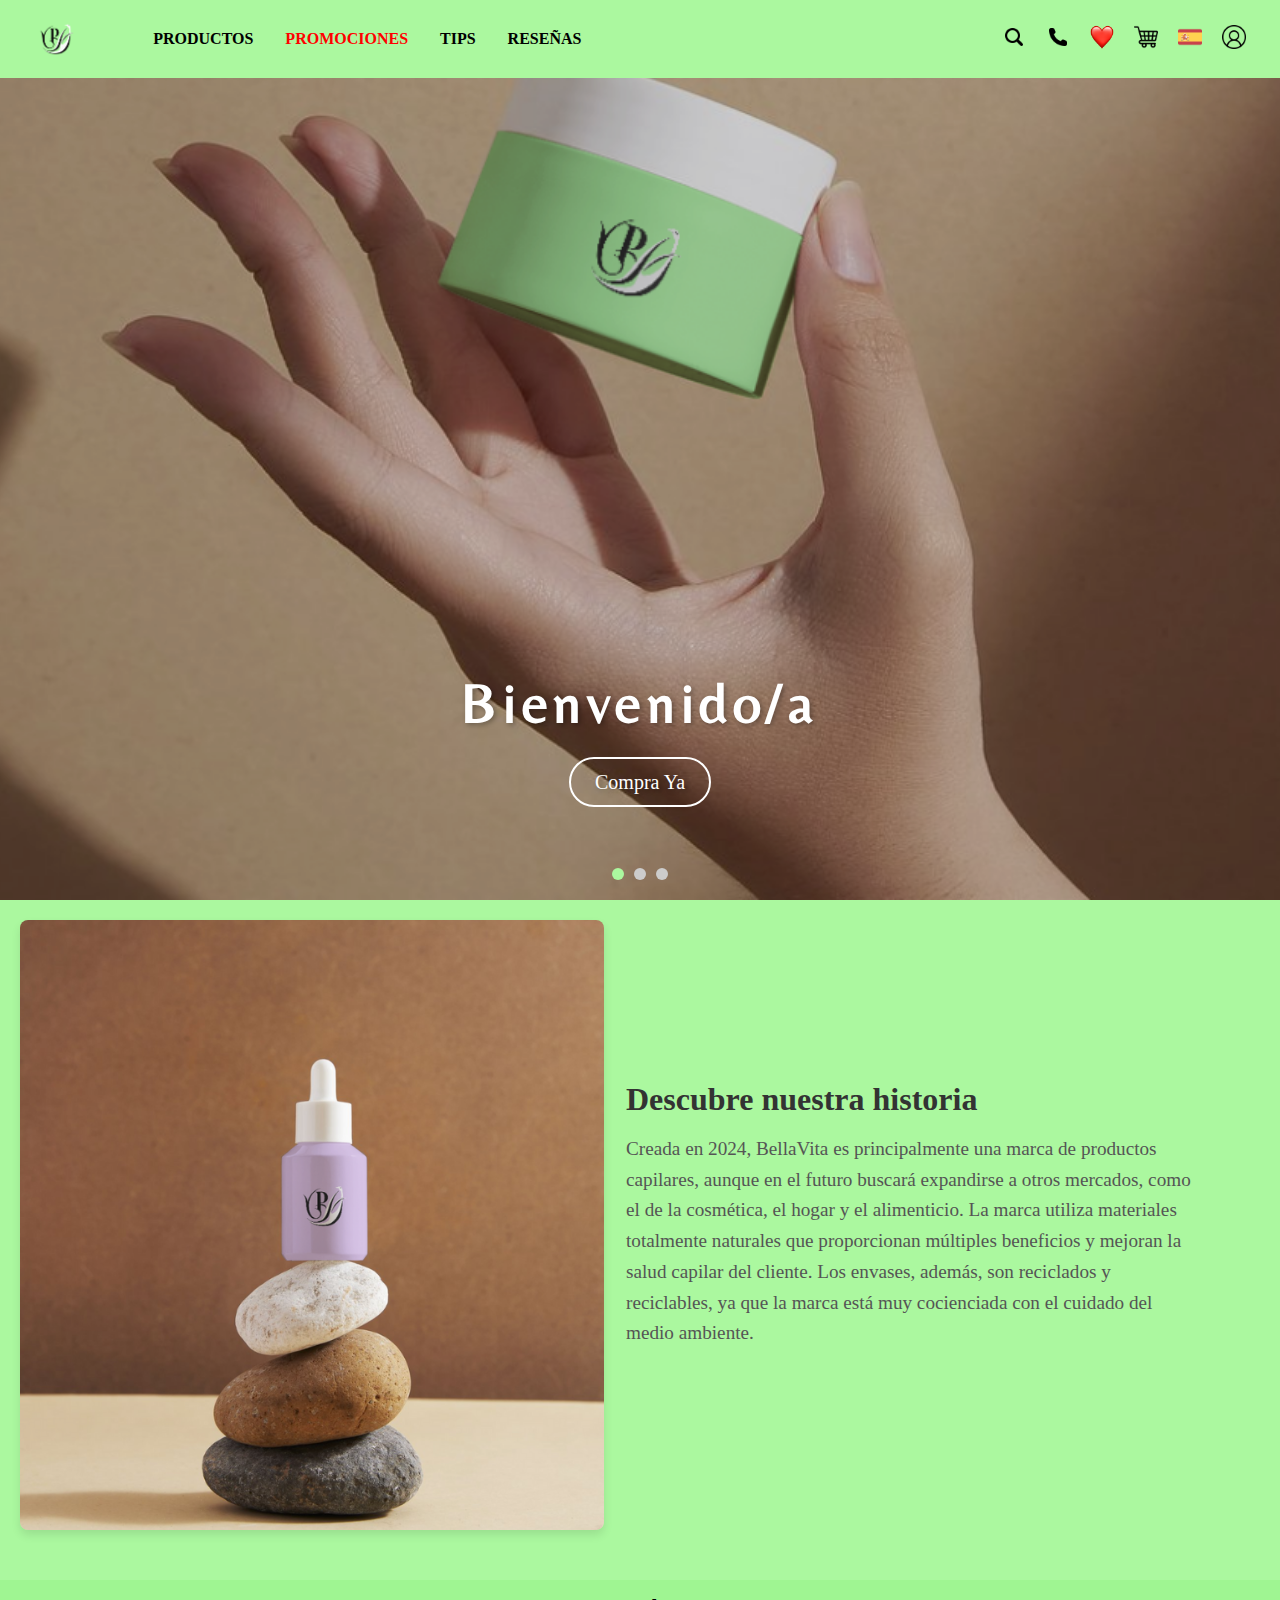
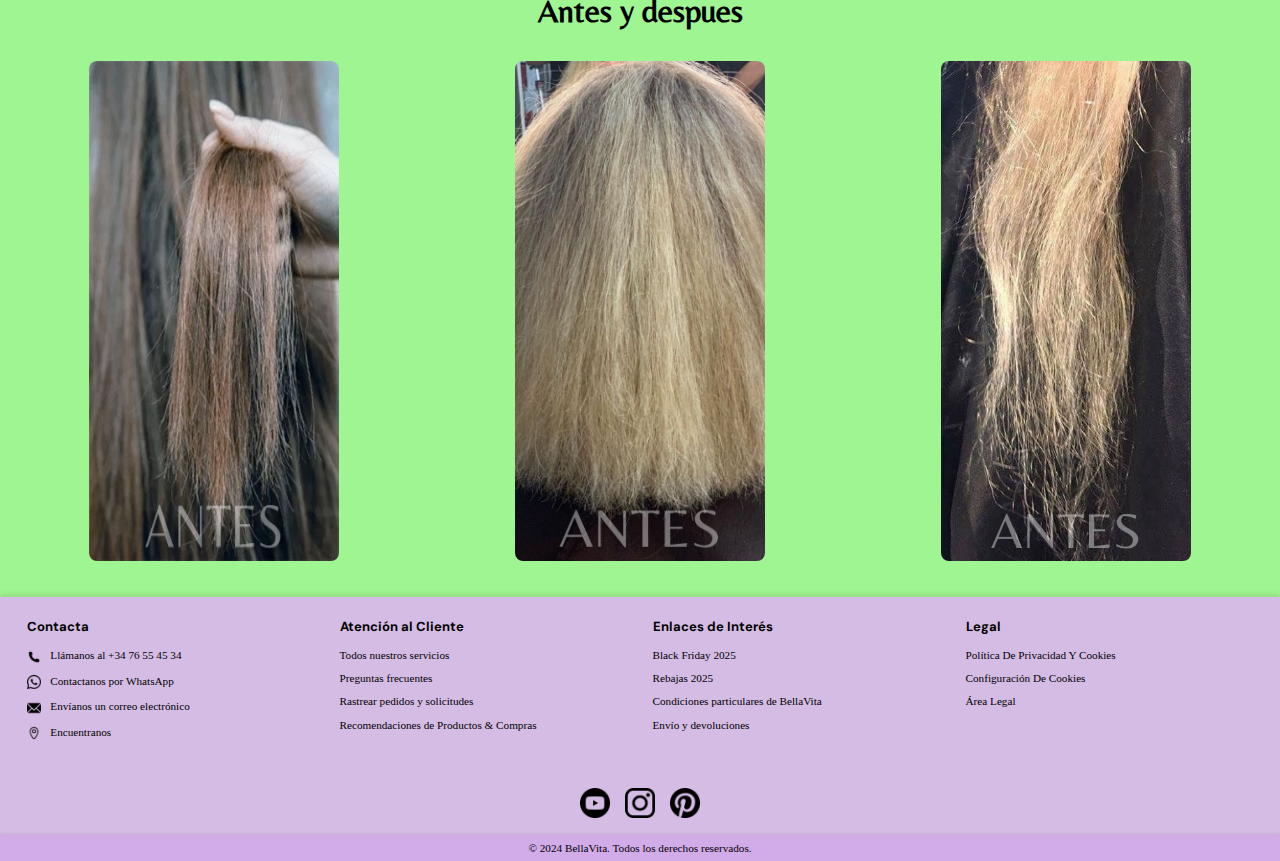
==== index.html @ 055b4ccd "Fixed" ====
<!DOCTYPE html>
<html lang="es">
<head>
    <meta charset="UTF-8">
    <title>Galeria</title>
    <link rel="stylesheet" href="styles.css">
    <link rel="preconnect" href="https://fonts.googleapis.com">
    <link rel="preconnect" href="https://fonts.gstatic.com" crossorigin>
    <link href="https://fonts.googleapis.com/css2?family=Belleza&family=DM+Sans:ital,opsz,wght@0,9..40,100..1000;1,9..40,100..1000&family=Playfair+Display:ital,wght@0,400..900;1,400..900&display=swap" rel="stylesheet">
    <script defer src="scripts.js"></script>
</head>
<body>
  <header>
    <div class="header_container">
      <div class="header_logo">
        <a href="index.html"> <img src="Assets/Imagenes/Diseño_sin_título-removebg-preview.png" alt="Logo de BellaVita" /> </a>
      </div>
      <nav class="header_nav">
        <a class="header_link" href="index.html">Productos</a>
        &nbsp
        <a class="header_link1" href="index.html">Promociones</a>
        &nbsp
        <a class="header_link" href="index.html">Tips</a>
        &nbsp
        <a class="header_link" href="index.html">Reseñas</a>


      </nav>
      <div class="header_container_icons">
        <a class="header_link" href="index.html">
          <img class="header_icon" src="Assets/Imagenes/lupa.png" alt="Buscar" />
        </a>
        <a class="header_link" href="index.html">
          <img class="header_icon" src="Assets/Imagenes/llamar.png" alt="Telefono" />
        </a>
        <a class="header_link" href="index.html">
          <img class="header_icon" src="Assets/Imagenes/red-heart_2764-fe0f.png" alt="Favoritos" />
        </a>
        <a class="header_link" href="index.html">
          <img class="header_icon" src="Assets/Imagenes/carrito-de-compras.png" alt="Cesta de compras" />
        </a>
        <a class="header_link" href="index.html">
          <img class="header_icon" src="Assets/Imagenes/espana.png" alt="Lenguaje" />
        </a>
        <a class="header_link" href="index.html">
          <img class="header_icon" src="Assets/Imagenes/usuario.png" alt="Cuenta" />
        </a>
      </div>
    </div>
  </header>
      <main>
          <!-- ******** CUERPO DE LA PÁGINA ******** -->
        <!-- Sección principal con un carrusel de imágenes, indicadores y texto de bienvenida -->
        <div class="main_portada">
          <!-- Carrusel de imágenes -->
          <div class="carrusel">
            <div class="carrusel_imagen active imagen1"></div>
            <div class="carrusel_imagen imagen2"></div>
            <div class="carrusel_imagen imagen3"></div>
          </div>

          <!-- Indicadores del carrusel -->
          <div class="carrusel_indicadores">
            <span class="indicador active"></span>
            <span class="indicador"></span>
            <span class="indicador"></span>
          </div>

          <!-- Texto principal de la portada con un título y una breve descripción -->
          <div class="texto_portada">
            <h1>Bienvenido/a</h1>
            <br>
          </div>
          <div class="info_producto active">
            <a href="index.html" class="enlace_producto">Compra Ya</a>
          </div>
          <div class="info_producto">
            <a href="index.html" class="enlace_producto">Compra Ya</a>
          </div>
          <div class="info_producto">
            <a href="index.html" class="enlace_producto">Compra Ya</a>
          </div>
          
          <!-- Información sobre productos destacados -->
          <div class="info_producto active">
          </div>
          <div class="info_producto">>
          </div>
          <div class="info_producto">
          </div>
          </div>
          <div class="nosotros_container">
            <div class="nosotros_content">
              <div class="nosotros_image-container">
                <img
                  src="Assets/Imagenes/Diseño sin título (3).png"
                  alt="Imagen descriptiva"
                  class="nosotros_image"
                />
              </div>
              <div class="nosotros_text-container">
                <h2 class="nosotros_title">Descubre nuestra historia</h2>
                <p class="nosotros_description">
                  Creada en 2024, BellaVita es principalmente una marca de productos capilares, aunque en el futuro buscará expandirse a otros mercados, como el de la cosmética, el hogar y el alimenticio.
                  La marca utiliza materiales totalmente naturales que proporcionan múltiples beneficios y mejoran la salud capilar del cliente. Los envases, además, son reciclados y reciclables, ya que la marca está muy cocienciada con el cuidado del medio ambiente.
                </p>
              </div>
            </div>
          </div>
          <h1 class="aplic">Antes y despues</h1>
          <div class="seccion_articulos">
            <div class="articulo">
              <img src="Assets/Imagenes/Pelo1.png" alt="Artículo 1">
            </div>
            <div class="articulo">
              <img src="Assets/Imagenes/Pelo2.png" alt="Artículo 2">
            </div>
            <div class="articulo">
              <img src="Assets/Imagenes/Pelo3.png" alt="Artículo 3">
            </div>
          </div>
      </main>
      <footer>
        <div class="footer_container">
          <!-- Sección de Contacto -->
          <div class="footer_seccion footer_contacto">
            <h3>Contacta</h3>
            <p>
              <a href="tel:+34666666666">
                <img src="Assets/Imagenes/llamar.png" alt="Teléfono" class="footer_icono" /> Llámanos al +34 76 55 45 34
              </a>
            </p>
            <p>
              <a href="https://wa.me/34634253265">
                <img src="Assets/Imagenes/Whatsapp.png" alt="WhatsApp" class="footer_icono" /> Contactanos por WhatsApp
              </a>
            </p>
            <p>
              <a href="mailto:contacto@niva.com">
                <img src="Assets/Imagenes/Correo.png" alt="Correo electrónico" class="footer_icono" /> Envíanos un correo electrónico
              </a>
            </p>
            <p>
              <a href="index.html">
                <img src="Assets/Imagenes/Pin.png" alt="Mapa" class="footer_icono" /> Encuentranos
              </a>
            </p>
            <p>
            </p>
          </div>
          <!-- Sección de Atención al Cliente -->
          <div class="footer_seccion footer_atencion">
            <h3>Atención al Cliente</h3>
            <p><a href="index.html">Todos nuestros servicios</a></p>
            <p><a href="index.html">Preguntas frecuentes</a></p>
            <p><a href="index.html">Rastrear pedidos y solicitudes</a></p>
            <p><a href="index.html">Recomendaciones de Productos & Compras</a></p>
          </div>
          <!-- Sección de Corporativo -->
          <div class="footer_seccion footer_corporativo">
            <h3>Enlaces de Interés</h3>
            <p><a href="index.html">Black Friday 2025</a></p>
            <p><a href="index.html">Rebajas 2025</a></p>
            <p><a href="index.html">Condiciones particulares de BellaVita</a></p>
            <p><a href="index.html">Envío y devoluciones</a></p>
          </div>
          <!-- Sección de Legal -->
          <div class="footer_seccion footer_legal">
            <h3>Legal</h3>
            <p><a href="index.html">Política De Privacidad Y Cookies</a></p>
            <p><a href="index.html">Configuración De Cookies</a></p>
            <p><a href="index.html">Área Legal</a></p>
          </div>
        </div>
        <!-- Sección de Redes Sociales -->
        <div class="footer_redes">
          <a href="https://www.youtube.com/">
            <img class="footer_redes_icon" src="Assets/Imagenes/Youtube.png" alt="Youtube" />
          </a>
          <a href="https://www.instagram.com/">
            <img class="footer_redes_icon" src="Assets/Imagenes/insta.png" alt="Instagram" />
          </a>
          <a href="https://www.pinterest.com/">
            <img class="footer_redes_icon" src="Assets/Imagenes/Pinterest.png" alt="Pinterest" />
          </a>
        </div>
        <!-- Sección de Copyright -->
        <div class="footer_copyright">&copy; 2024 BellaVita. Todos los derechos reservados.</div>
      </footer>
      
  </body>
</html>
---- styles.css ----
* {
  margin: 0;
  padding: 0;
  box-sizing: border-box;
}
body{
  background-color: #abf89f;
}

@font-face {
  font-family: "Belleza";
  src: url("Assets\Fuente\Belleza\Belleza-Regular.ttf");
  font-weight: normal;
  font-style: normal;
}
@font-face {
  font-family: "DM Sans";
  src: url("Assets\Fuente\DM_Sans/static/DMSans-Regular.ttf");
  font-weight: normal;
  font-style: normal;
}
@font-face {
  font-family: "Playfair";
  src: url("Assets\Fuente\Playfair_Display/static/PlayfairDisplay-Regular.ttf");
  font-weight: normal;
  font-style: normal;
}

.header_container {
  position: fixed;
  top: 0;
  left: 0;
  width: 100%;
  height: auto;
  z-index: 1000;
  background-color: transparent;
  display: flex;
  flex-wrap: wrap;
  align-items: center;
  text-align: left;
  justify-content: space-between;
  padding: 0.5em 1.5em;
  text-transform: uppercase;
  font-weight: bold;
  transition: background 0.5s ease, background-color 0.5s ease, box-shadow 0.3s ease, all 0.3s ease-in-out;
}

.header_container.scrolled{
  background-color: #abf89f;
  box-shadow: 0 0.25em 0.5em rgba(0, 0, 0, 0.1);
}

.header_container:hover {
  background-color: #abf89f;
}

.header_link1 {
  color: rgb(254, 0, 0);
  transition: color 0.3s ease;
}

.header_link {
  color: black;
  transition: color 0.3s ease;
}

.header_nav .header_link {
  color: #000000;
  text-decoration: none;
}

.header_nav .header_link1 {
  color: #ff0000;
  text-decoration: none;
}

.header_logo {
  display: flex;
  justify-content: center;
  align-items: center;
  width: auto;
  max-width: 10%;
  height: 50%;
}

.header_logo img {
  width: 50%;
  height: auto;
  min-width: 2.5em;
  display: block;
  text-align: center;
}

.header_nav {
  display: flex;
  /* justify-content: center; */
  align-items: center;
  flex-grow: 1;
  text-align: center;
  width: 50%;
  gap: 0.5em;
  margin-left: auto;
  margin-right: auto;
}

.header_link {
  font-family: inherit;
  text-decoration: none;
  font-size: 1rem;
  margin: 0 0.375rem;
  transition: transform 0.3s ease;
}

.header_link1 {
  font-family: inherit;
  text-decoration: none;
  font-size: 1rem;
  margin: 0 0.375rem;
  transition: transform 0.3s ease;
}

.header_container.scrolled .header_link {
  text-shadow: none;
}

.header_link:hover {
  transform: scale(1.1);
}

.header_container.scrolled .header_link1 {
  text-shadow: none;
}

.header_link1:hover {
  transform: scale(1.1);
}

.header_container_icons {
  display: flex;
  justify-content: flex-end;
  width: auto;
  height: auto;
}

.header_icon {
  width: auto;
  height: 2em;
  padding: 0.25em;
  transition: transform 0.3s ease;
}

.header_icon:hover {
  transform: scale(1.1);
}

/* ******** ESTILOS DE LA PORTADA ******** */
.main_portada {
  position: relative;
  height: 100vh;
  overflow: hidden;
}

/* ******** ESTILOS DEL CARRUSEL ******** */
.carrusel {
  position: relative;
  width: 100%;
  height: 100%;
}

.carrusel_imagen {
  position: absolute;
  width: 100%;
  height: 100%;
  background-size: cover;
  background-position: center;
  opacity: 0;
  transition: opacity 1s ease-in-out;
  filter: brightness(0.8);
}

.carrusel_imagen.active {
  opacity: 1;
}

.imagen1 {
  background-image: url("Assets/Imagenes/Sin\ título\ \(a\).png");
}

.imagen2 {
  background-image: url("Assets/Imagenes/Sin\ título\ \(Tu\ historia\)\ \(2\).png");
}

.imagen3 {
  background-image: url("Assets/Imagenes/Sin\ título\ \(Tu\ historia\)\ \(4\).png");
}

.carrusel_indicadores {
  display: flex;
  justify-content: center;
  gap: 10px;
  position: absolute;
  bottom: 20px;
  left: 50%;
  transform: translateX(-50%);
  z-index: 10;
}

.indicador {
  display: block;
  width: 12px;
  height: 12px;
  background-color: #ccc;
  border-radius: 50%;
  cursor: pointer;
  transition: background-color 0.3s ease;
}

.indicador.active {
  background-color: #abf89f;
}

.texto_portada {
  text-align: center;
  position: absolute;
  top: 80%;
  left: 50%;
  transform: translate(-50%, -50%);
  color: #e8e8e8;
  padding: 2rem;
  border-radius: 5px;
  font-family: "Belleza", sans-serif;
}

.texto_portada h1 {
  font-size: 3.5rem;
  color: #ffffff;
  margin-bottom: 1rem;
  letter-spacing: 0.1em;
  text-shadow: 2px 2px 5px rgba(0, 0, 0, 0.3);
  font-family: "Belleza", sans-serif;
}

.texto_portada p {
  font-size: 1.75rem;
  margin-bottom: 0;
  text-shadow: 2px 2px 5px rgba(0, 0, 0, 0.3);
  font-family: "Belleza", sans-serif;
}
.titulo-galeria{
    text-align: center;
    width: 80%;
    font-size: 2.5em;
    font-weight: bold;
    text-align: center;
    margin: 0 auto;
    margin-top: 20px;
    padding: 10px;
    background-color: #abf89f;  
    box-shadow: 0 5px 8px rgba(0, 0, 0, 0.1);
    border-radius: 8px;
    font-family: "Belleza", sans-serif;
    font-weight: 400;
    font-style: normal;
    
}

.nosotros_container {
  display: flex;
  align-items: center;
  background-color: #abf89f;
}

.nosotros_content {
  display: flex;
  max-width: 1200px;
  width: 100%;
  align-items: center;
  gap: 2rem;
}

.nosotros_image-container {
  flex: 1;
}

.nosotros_image {
  width: 100%;
  height: auto;
  border-radius: 8px;
  margin-top: 20px;
  margin-bottom: 20px;
  margin-left: 20px;
  box-shadow: 0 5px 10px rgba(0, 0, 0, 0.1);
}

.nosotros_text-container {
  flex: 1;
}

.nosotros_title {
  font-size: 2rem;
  color: #333;
  margin-bottom: 1rem;
  margin-left: 10px;
}

.nosotros_description {
  font-size: 1.2rem;
  color: #555;
  line-height: 1.6;
  margin-bottom: 1.5rem;
  margin-left: 10px;
}

/* Responsive */
@media (max-width: 768px) {
  .content {
    flex-direction: column;
    text-align: center;
  }

  .image-container {
    width: 80%;
  }
}

footer {
  font-family: "DM Sans";
}

.footer_container {
  display: flex;
  flex-wrap: wrap;
  justify-content: space-around;
  padding: 1.25em;
  background-color: #d5bce4;
  color: #000000;
  box-shadow: 0 -0.25em 0.5em rgba(0, 0, 0, 0.1);
  width: 100%;
  font-size: 0.7rem;
}

.footer_seccion {
  display: flex;
  flex-direction: column;
  align-items: flex-start;
  margin: 0.625em;
  width: 23%;
}

.footer_seccion h3 {
  margin-bottom: 0.625em;
}

.footer_seccion p,
.footer_seccion a {
  text-decoration: none;
  color: #000000;
  transition: color 0.3s ease;
  margin: 0.5em 0;
}

.footer_seccion p:hover,
.footer_seccion a:hover {
  color: #0d00ff;
}

.footer_redes {
  display: flex;
  justify-content: center;
  gap: 0.9375em;
  padding: 0.625em 0;
  background-color: #d5bce4;
  padding-bottom: 1%;
}

.footer_redes_icon {
  width: 1.875em;
  height: 1.875em;
  transition: transform 0.3s ease;
}

.footer_redes_icon:hover {
  transform: scale(1.1);
}

.footer_icono {
  width: 1.25em;
  height: 1.25em;
  margin-right: 0.625em;
  vertical-align: middle;
}

.footer_copyright {
  text-align: center;
  padding: 0.625em 0;
  background-color: #d2abe9;
  color: #000000;
  width: 100%;
  box-shadow: 0 -0.125em 0.25em rgba(0, 0, 0, 0.1);
  font-size: 0.7rem;
}

.info_producto {
  position: absolute;
  bottom: 10%;
  left: 50%;
  transform: translateX(-50%);
  text-align: center;
  color: #e8e8e8;
  opacity: 0;
  transition: opacity 1s ease-in-out;
  padding: 1rem;
  border-radius: 5px;
  pointer-events: none;
}

.info_producto.active {
  opacity: 1;
  pointer-events: auto;
}

.info_producto h2 {
  margin-bottom: 1em;
  font-size: 2.5rem;
  font-weight: 700;
  text-shadow: 2px 2px 5px rgba(0, 0, 0, 0.3);
}

.enlace_producto {
  font-size: 1.25rem;
  color: #ffffff;
  text-decoration: none;
  padding: 0.75rem 1.5rem;
  background-color: transparent;
  border: 2px solid #ffffff;
  border-radius: 50px;
  transition: background-color 0.3s ease, color 0.3s ease;
  text-shadow: 2px 2px 5px rgba(0, 0, 0, 0.3);
}

.enlace_producto:hover {
  background-color: #ffffff;
  color: #000000;
}
.seccion_articulos {
  display: flex;
  justify-content:space-between;
  padding: 2rem;
  background-color: #9ff592;
}

.aplic {
  display: flex;
  justify-content: center;
  color:#000000;
  font-family: "Belleza", sans-serif;
  margin-top: 2%;
  padding-top: 1%;
  background-color:#9ff592 ;
}

.articulo {
  text-align: center;
  width: 30%;
  transition: transform 0.3s ease;
  cursor: pointer;
  perspective: 1000px;
}

.articulo img {
  width: 250px;
  height: 500px;
  border-radius: 8px;
  transition: transform 0.6s ease-in-out;
  transform-style: preserve-3d;
}

.rotate {
  transform: rotateY(180deg);
}

.articulo:hover {
  transform: scale(1.01);
}

/* ******** RESPONSIVE ******** */
@media (max-width: 768px) {
  .seccion_articulos {
    flex-direction: column;
    align-items: center;
  }
  .articulo {
    width: 80%;
    margin-bottom: 2rem;
  }
  .header_container {
    flex-direction: column;
    align-items: center;
    justify-content: center;
    padding: 1vh 1em;
    gap: 1vh;
    height: auto;
  }

  .header_logo img {
    width: 5vh;
  }

  .header_nav {
    flex-direction: row;
    align-items: center;
    gap: 1vh;
  }

  .header_link {
    font-size: 1.5vh;
    margin: 0.5vh 0;
  }

  .header_container_icons {
    flex-direction: row;
    justify-content: center;
    gap: 1vh;
  }

  .header_icon {
    width: 3vh;
    height: 3vh;
  }
}
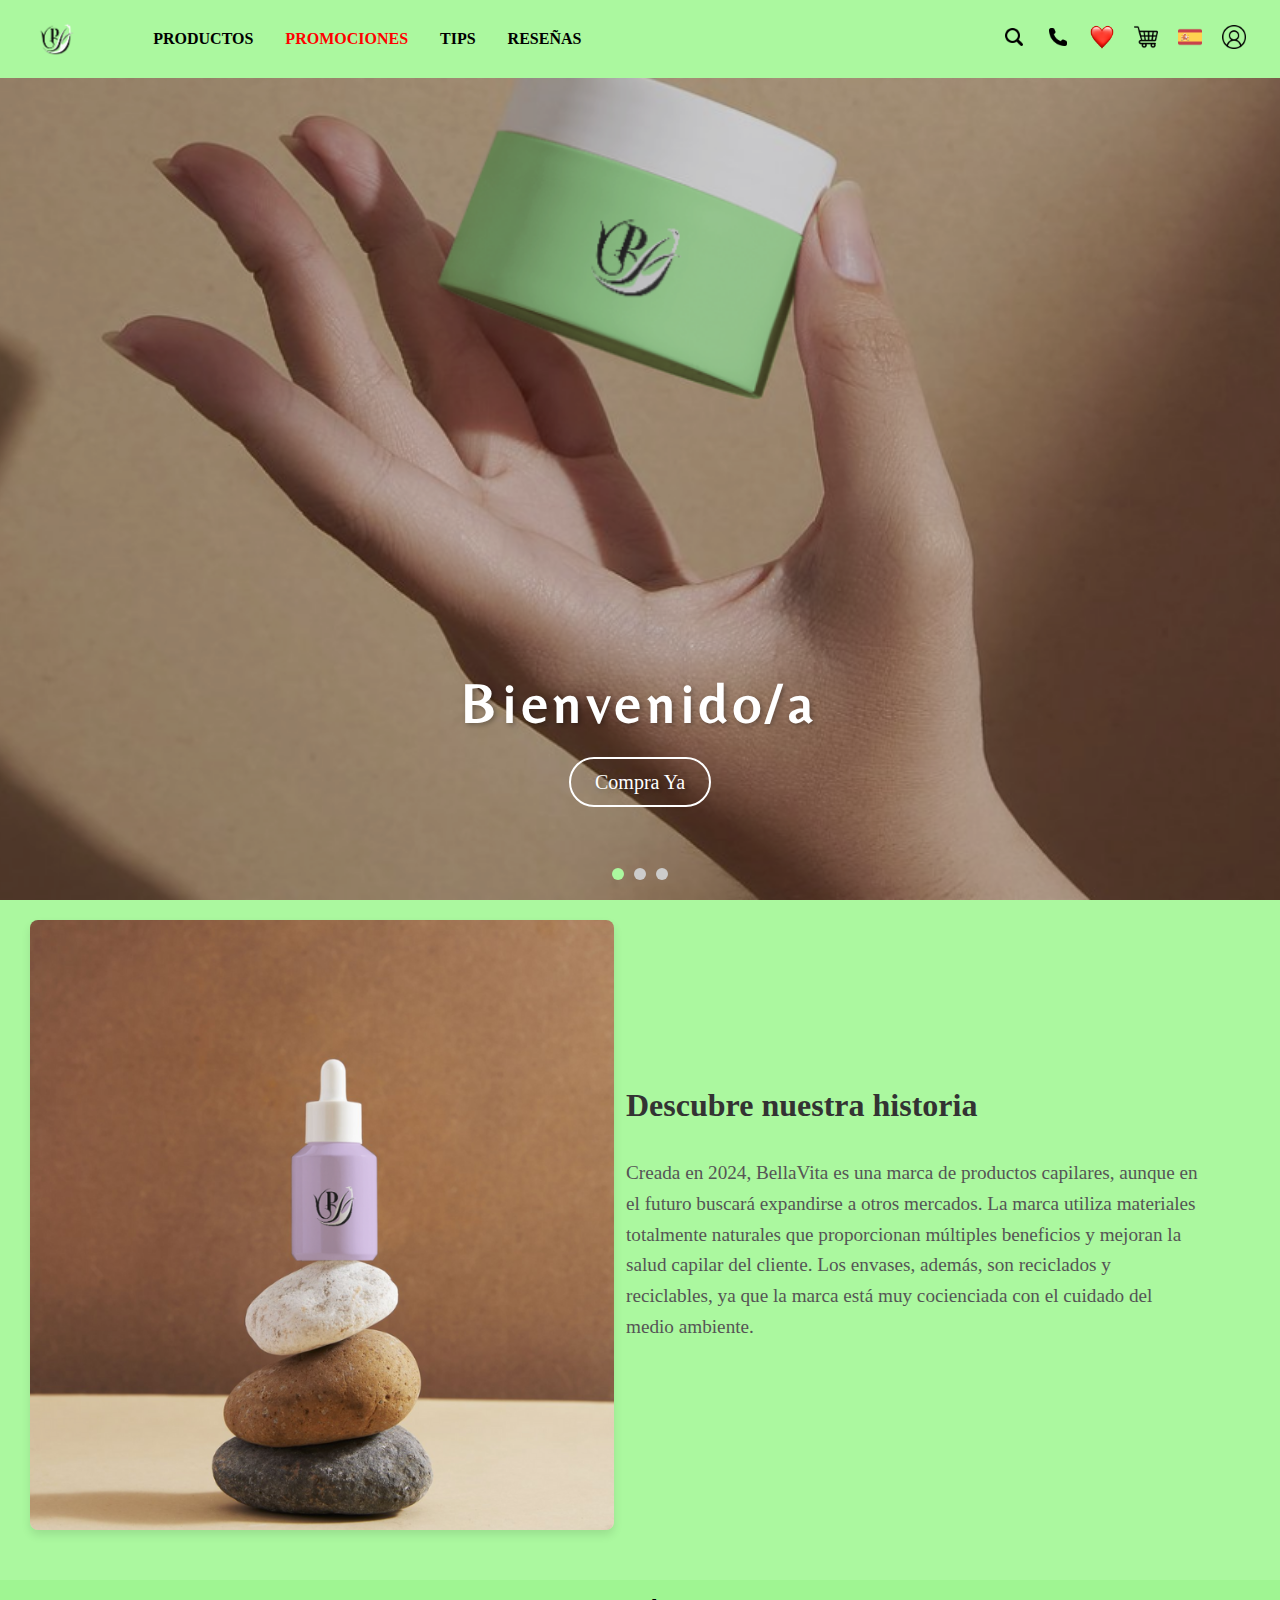
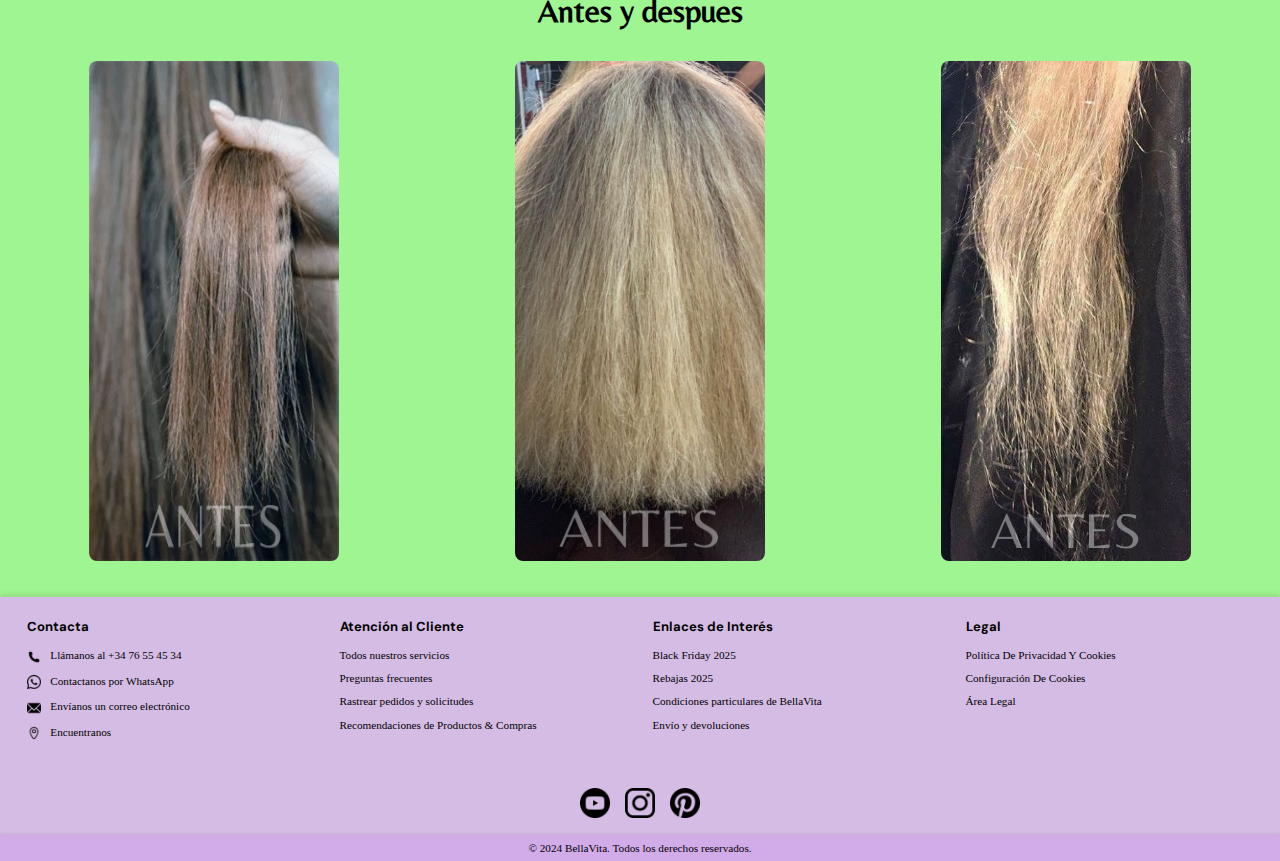
==== commit fb9bc844: "Media" ====
--- a/index.html
+++ b/index.html
@@ -100,8 +100,9 @@
               </div>
               <div class="nosotros_text-container">
                 <h2 class="nosotros_title">Descubre nuestra historia</h2>
+                <br>
                 <p class="nosotros_description">
-                  Creada en 2024, BellaVita es principalmente una marca de productos capilares, aunque en el futuro buscará expandirse a otros mercados, como el de la cosmética, el hogar y el alimenticio.
+                  Creada en 2024, BellaVita es una marca de productos capilares, aunque en el futuro buscará expandirse a otros mercados.
                   La marca utiliza materiales totalmente naturales que proporcionan múltiples beneficios y mejoran la salud capilar del cliente. Los envases, además, son reciclados y reciclables, ya que la marca está muy cocienciada con el cuidado del medio ambiente.
                 </p>
               </div>
--- a/styles.css
+++ b/styles.css
@@ -288,7 +288,7 @@
   border-radius: 8px;
   margin-top: 20px;
   margin-bottom: 20px;
-  margin-left: 20px;
+  margin-left: 30px;
   box-shadow: 0 5px 10px rgba(0, 0, 0, 0.1);
 }
 
@@ -529,3 +529,17 @@
   }
 }
 
+@media (max-width: 981px){
+  .aplic h1{
+    font-size: large;
+  }
+
+  .nosotros_description{
+    font-size:x-small
+  }
+  
+  .nosotros_title{
+    font-size:medium
+  }
+}
+
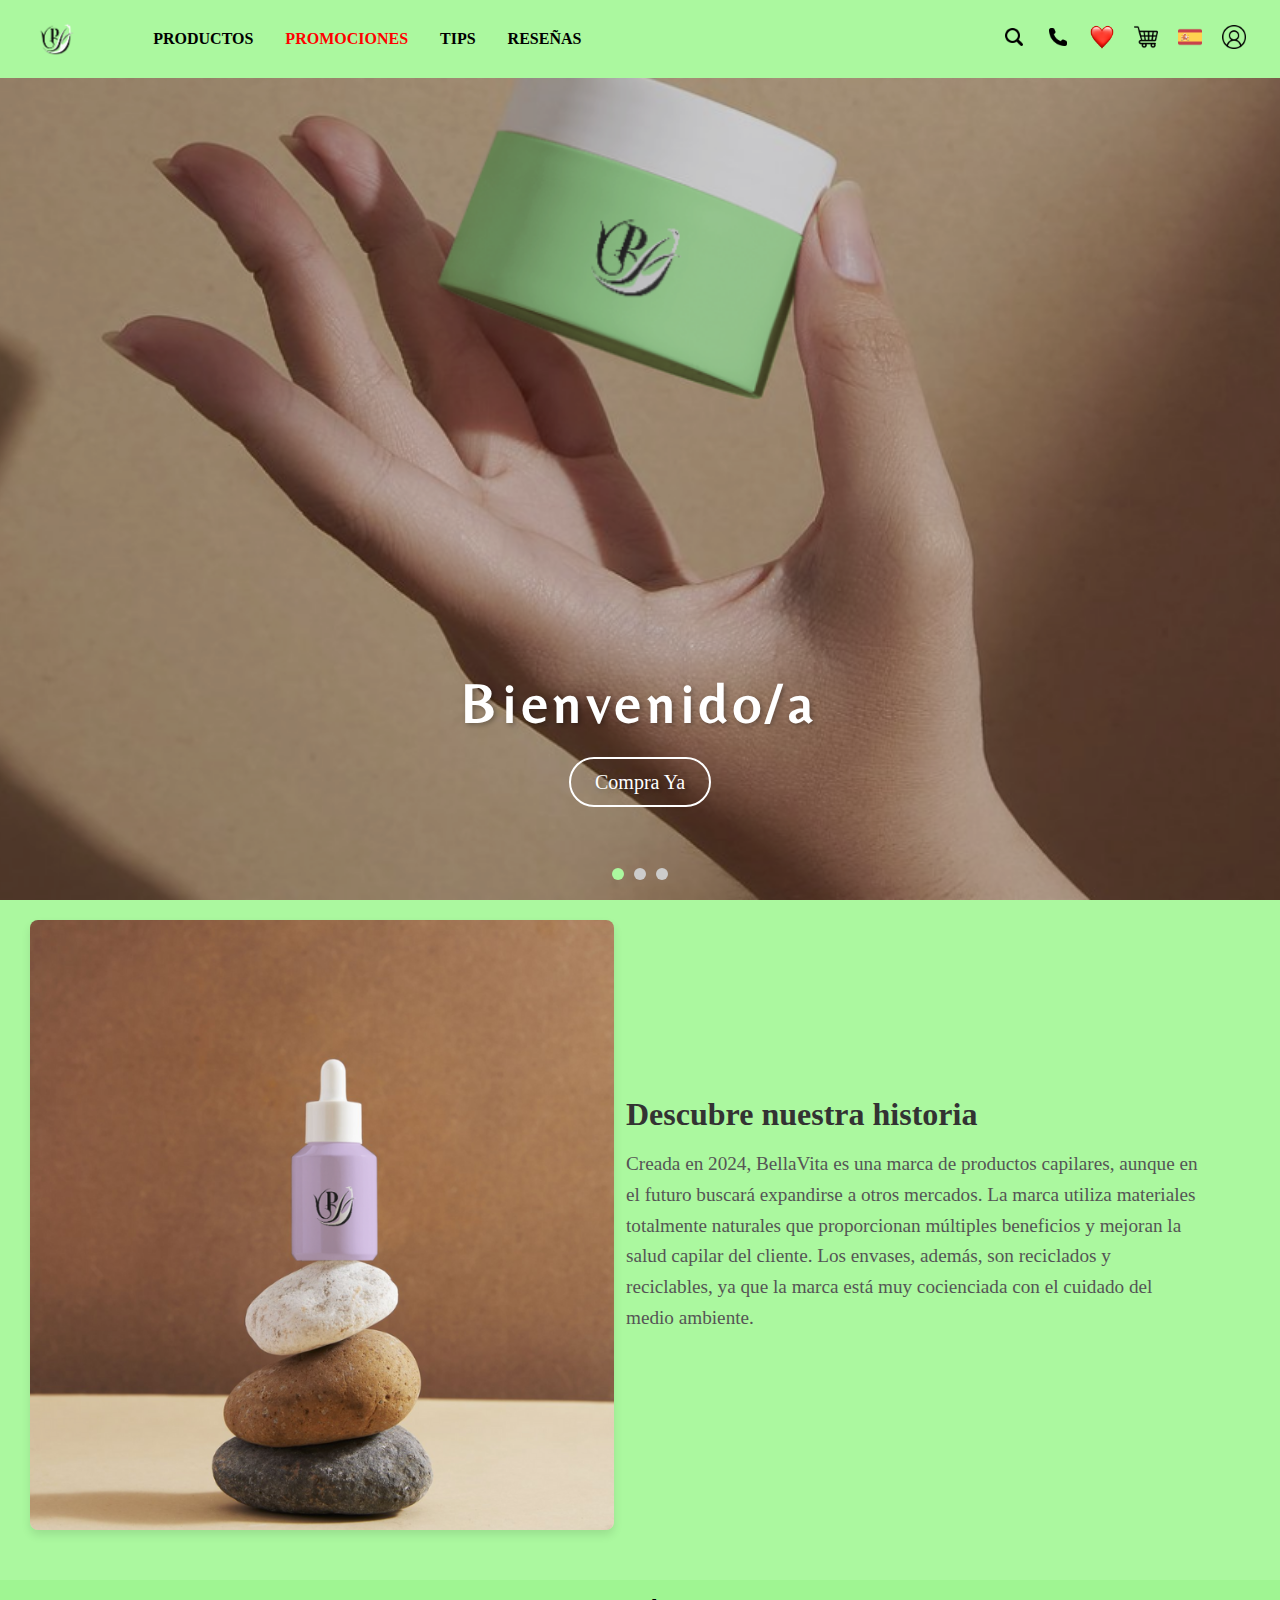
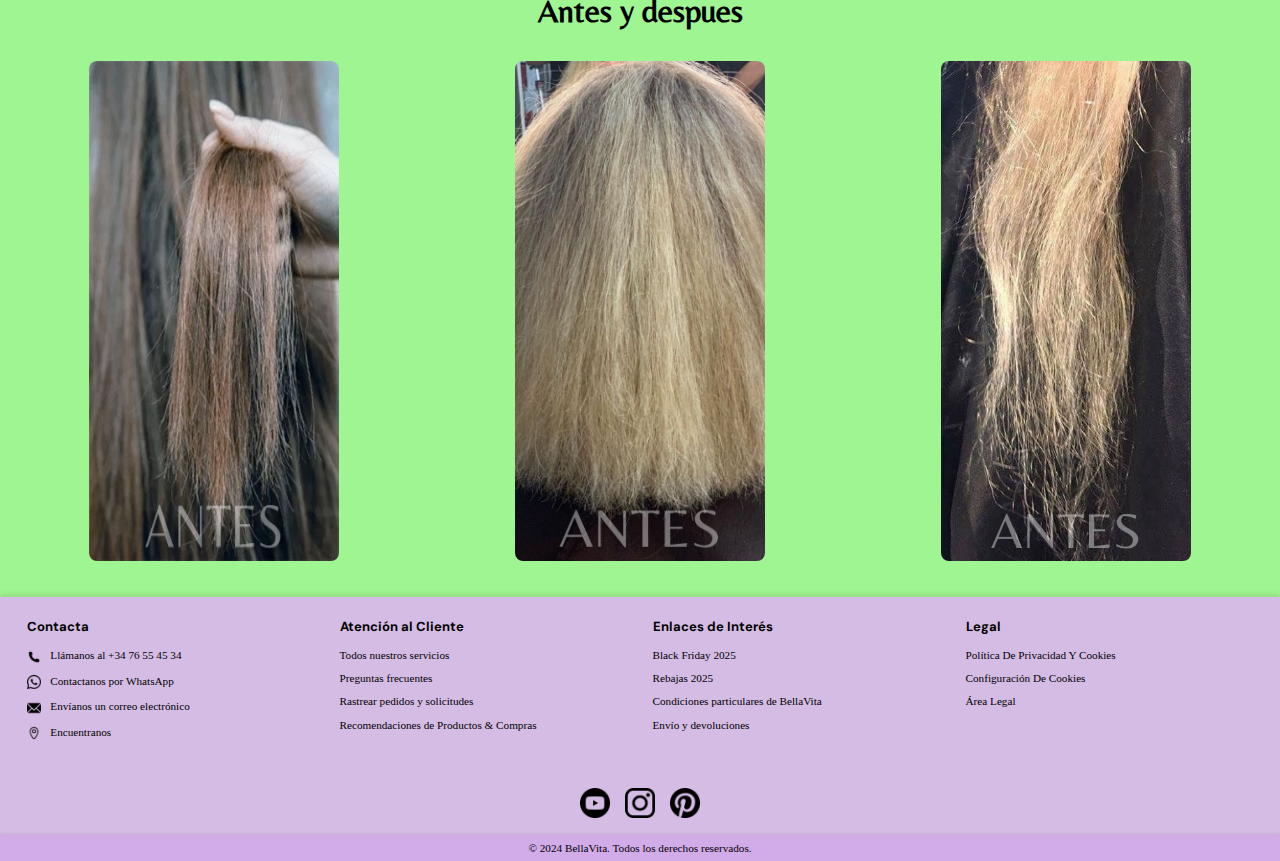
==== commit f131d3e8: "Media" ====
--- a/index.html
+++ b/index.html
@@ -100,7 +100,6 @@
               </div>
               <div class="nosotros_text-container">
                 <h2 class="nosotros_title">Descubre nuestra historia</h2>
-                <br>
                 <p class="nosotros_description">
                   Creada en 2024, BellaVita es una marca de productos capilares, aunque en el futuro buscará expandirse a otros mercados.
                   La marca utiliza materiales totalmente naturales que proporcionan múltiples beneficios y mejoran la salud capilar del cliente. Los envases, además, son reciclados y reciclables, ya que la marca está muy cocienciada con el cuidado del medio ambiente.
@@ -127,7 +126,7 @@
           <div class="footer_seccion footer_contacto">
             <h3>Contacta</h3>
             <p>
-              <a href="tel:+34666666666">
+              <a href="tel:+34763982887">
                 <img src="Assets/Imagenes/llamar.png" alt="Teléfono" class="footer_icono" /> Llámanos al +34 76 55 45 34
               </a>
             </p>
--- a/styles.css
+++ b/styles.css
@@ -537,9 +537,39 @@
   .nosotros_description{
     font-size:x-small
   }
-  
+
   .nosotros_title{
     font-size:medium
   }
-}
-
+
+  .footer_seccion p a {
+    font-size: large;
+  }
+
+  .header_container{
+    flex-direction: column;
+    align-content: center;
+  }
+
+  .header_link{
+    font-size: 1.5rem;
+  }
+
+  .header_link1{
+    font-size: 1.5rem;
+  }
+
+  .header_icon{
+    font-size: 1.5rem;
+  }
+
+  .header_logo img{
+    width: 100px ;
+    height: 100px ;
+  }
+
+  .header_nav {
+    justify-content: center;
+  }
+}
+
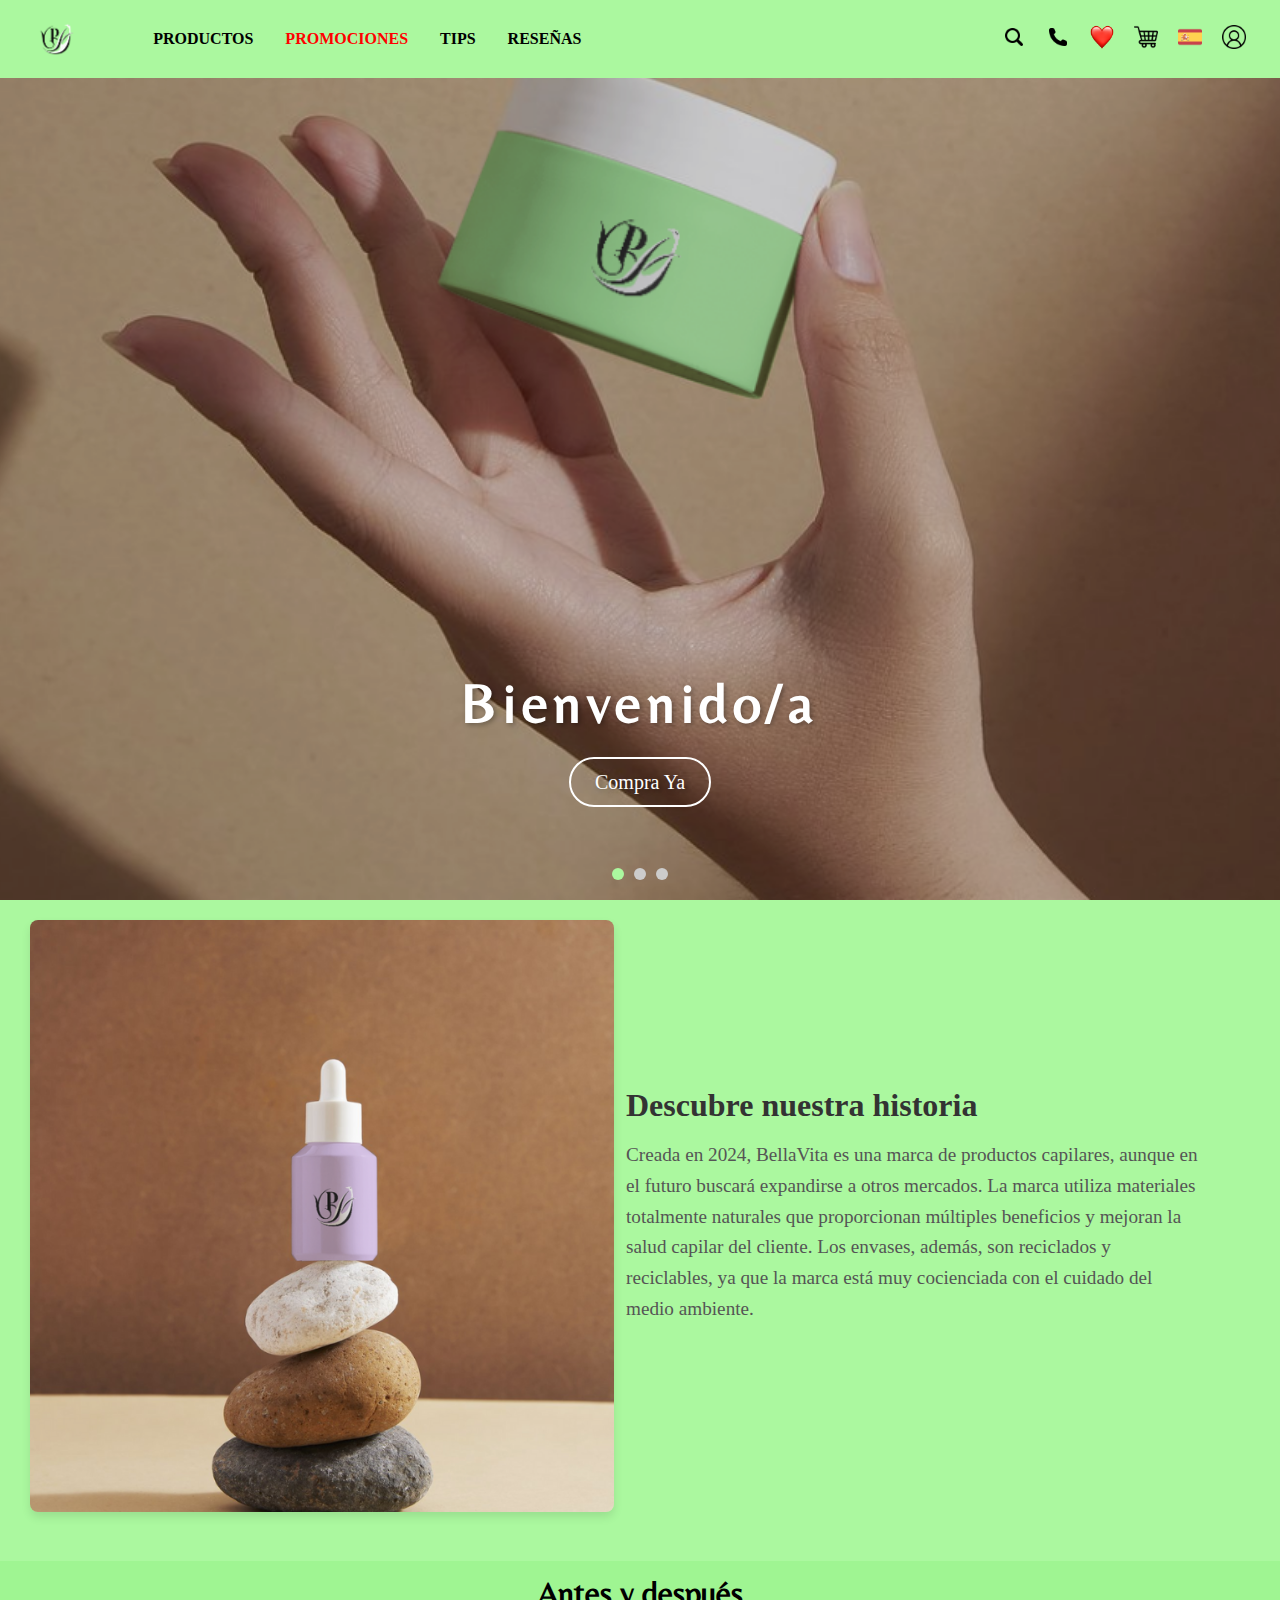
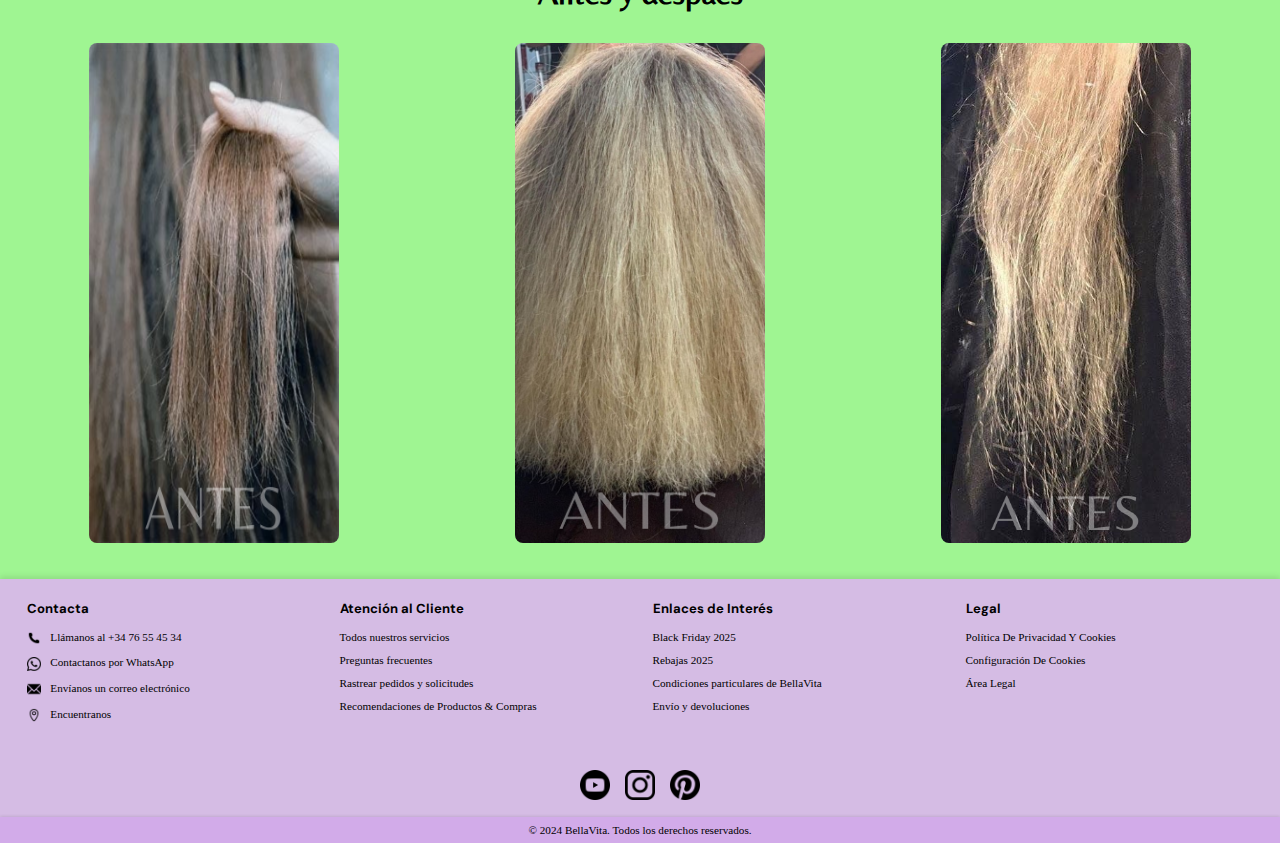
==== commit 7d8fbd8f: "a" ====
--- a/index.html
+++ b/index.html
@@ -2,7 +2,7 @@
 <html lang="es">
 <head>
     <meta charset="UTF-8">
-    <title>Galeria</title>
+    <title>BellaVita</title>
     <link rel="stylesheet" href="styles.css">
     <link rel="preconnect" href="https://fonts.googleapis.com">
     <link rel="preconnect" href="https://fonts.gstatic.com" crossorigin>
@@ -16,9 +16,9 @@
         <a href="index.html"> <img src="Assets/Imagenes/Diseño_sin_título-removebg-preview.png" alt="Logo de BellaVita" /> </a>
       </div>
       <nav class="header_nav">
-        <a class="header_link" href="index.html">Productos</a>
+        <a class="header_link" href="productos.html">Productos</a>
         &nbsp
-        <a class="header_link1" href="index.html">Promociones</a>
+        <a class="header_link1" href="promociones.html">Promociones</a>
         &nbsp
         <a class="header_link" href="index.html">Tips</a>
         &nbsp
@@ -93,7 +93,7 @@
             <div class="nosotros_content">
               <div class="nosotros_image-container">
                 <img
-                  src="Assets/Imagenes/Diseño sin título (3).png"
+                  src="Assets/Imagenes/Botellin 1.png"
                   alt="Imagen descriptiva"
                   class="nosotros_image"
                 />
@@ -107,7 +107,7 @@
               </div>
             </div>
           </div>
-          <h1 class="aplic">Antes y despues</h1>
+          <h1 class="aplic">Antes y después</h1>
           <div class="seccion_articulos">
             <div class="articulo">
               <img src="Assets/Imagenes/Pelo1.png" alt="Artículo 1">
--- a/styles.css
+++ b/styles.css
@@ -483,6 +483,65 @@
   transform: scale(1.01);
 }
 
+/*PRODUCTOS*/
+
+.grid-container {
+  display: grid;
+  grid-template-columns: auto auto auto auto;
+  background-color: #8af679;
+  padding: 20px;
+  grid-template-columns: repeat(4, 1fr);
+  gap: 20px;
+  border-radius: 8px;
+  margin: 20px 40px 20px 40px;
+}
+.grid-item {
+  background-color: rgba(255, 255, 255, 0.8);
+  border: 1px solid rgba(200, 200, 200, 0.8);
+  padding: 10px;
+  font-size: 20px;
+  text-align: center;
+  display: flex;
+  flex-direction: column;
+  justify-content: space-between;
+  font-family: "Belleza";
+  transition: box-shadow 0.3s ease, transform 0.3s ease;
+  box-shadow: 0 5px 8px rgba(0, 0, 0, 0.1);
+  border-radius: 8px;
+}
+.grid-item img{
+  width: 50%;
+  margin: 0 auto;
+  text-align: center;
+  border-radius: 8px;
+}
+.grid-item:hover{
+  box-shadow: 0 8px 16px rgba(0, 0, 0, 0.3);
+  transform: translateY(-5px);
+}
+.titulo-productos{
+  text-align: center;
+  width: 80%;
+  font-size: 2.5em;
+  font-weight: bold;
+  text-align: center;
+  margin: 0 auto;
+  margin-top: 80px;
+  padding: 10px;
+  font-family: "Belleza";
+  /* background-color: #abf89f ; */
+  background: linear-gradient(90deg, #abf89f, #8af679);
+  border-radius: 8px;
+}
+
+.promocion{
+  color: #ff0000;
+}
+
+.en_desarrollo img{
+  background-size: cover;
+}
+
 /* ******** RESPONSIVE ******** */
 @media (max-width: 768px) {
   .seccion_articulos {
@@ -535,7 +594,7 @@
   }
 
   .nosotros_description{
-    font-size:x-small
+    font-size:0.5em
   }
 
   .nosotros_title{
@@ -571,5 +630,27 @@
   .header_nav {
     justify-content: center;
   }
-}
-
+
+  .texto_portada h1{
+    font-size: 2rem;
+  }
+
+  .enlace_producto {
+    font-size: 3rem;
+  }
+
+  .grid-container {
+    grid-template-columns: repeat(2, 1fr);
+    margin-bottom: 123px;
+  }
+
+  .grid-item{
+    font-size: 2em;
+  }
+
+  .titulo-productos{
+    margin-top: 200px;
+  }
+  
+}
+
